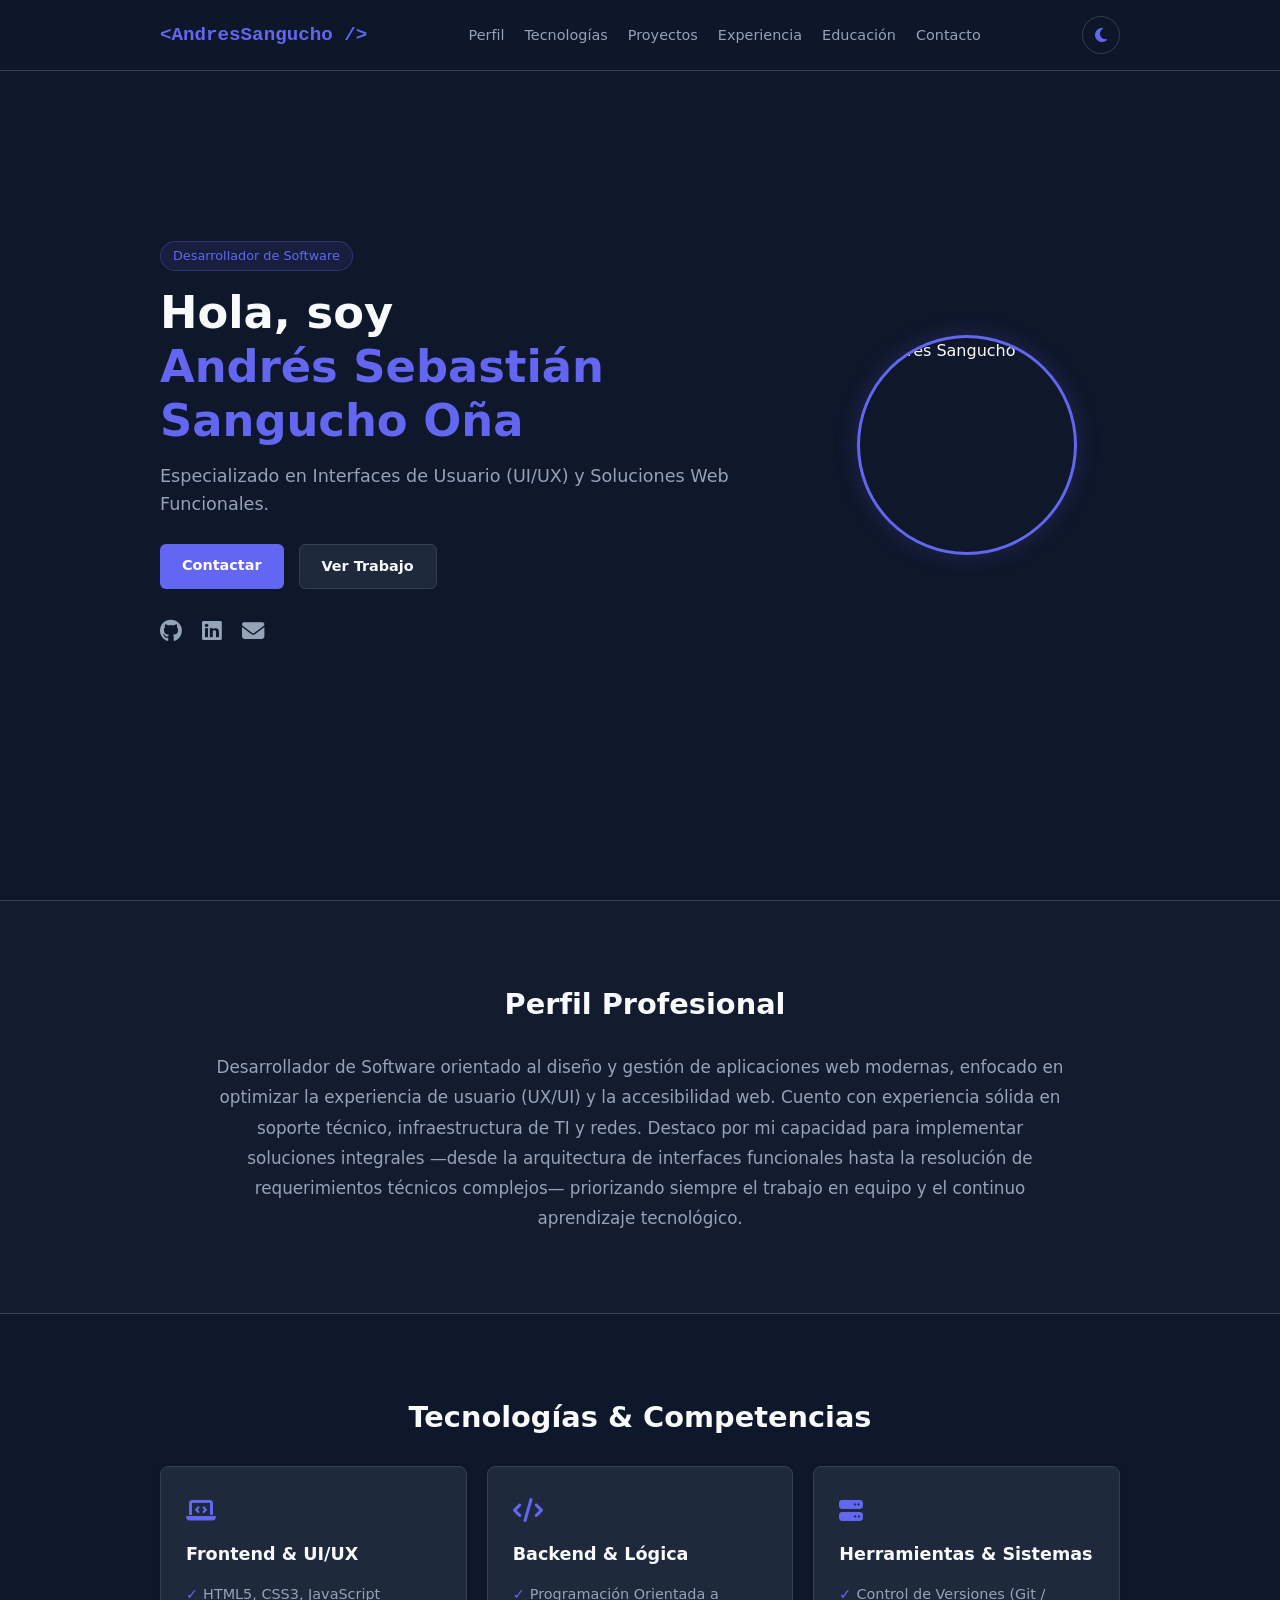
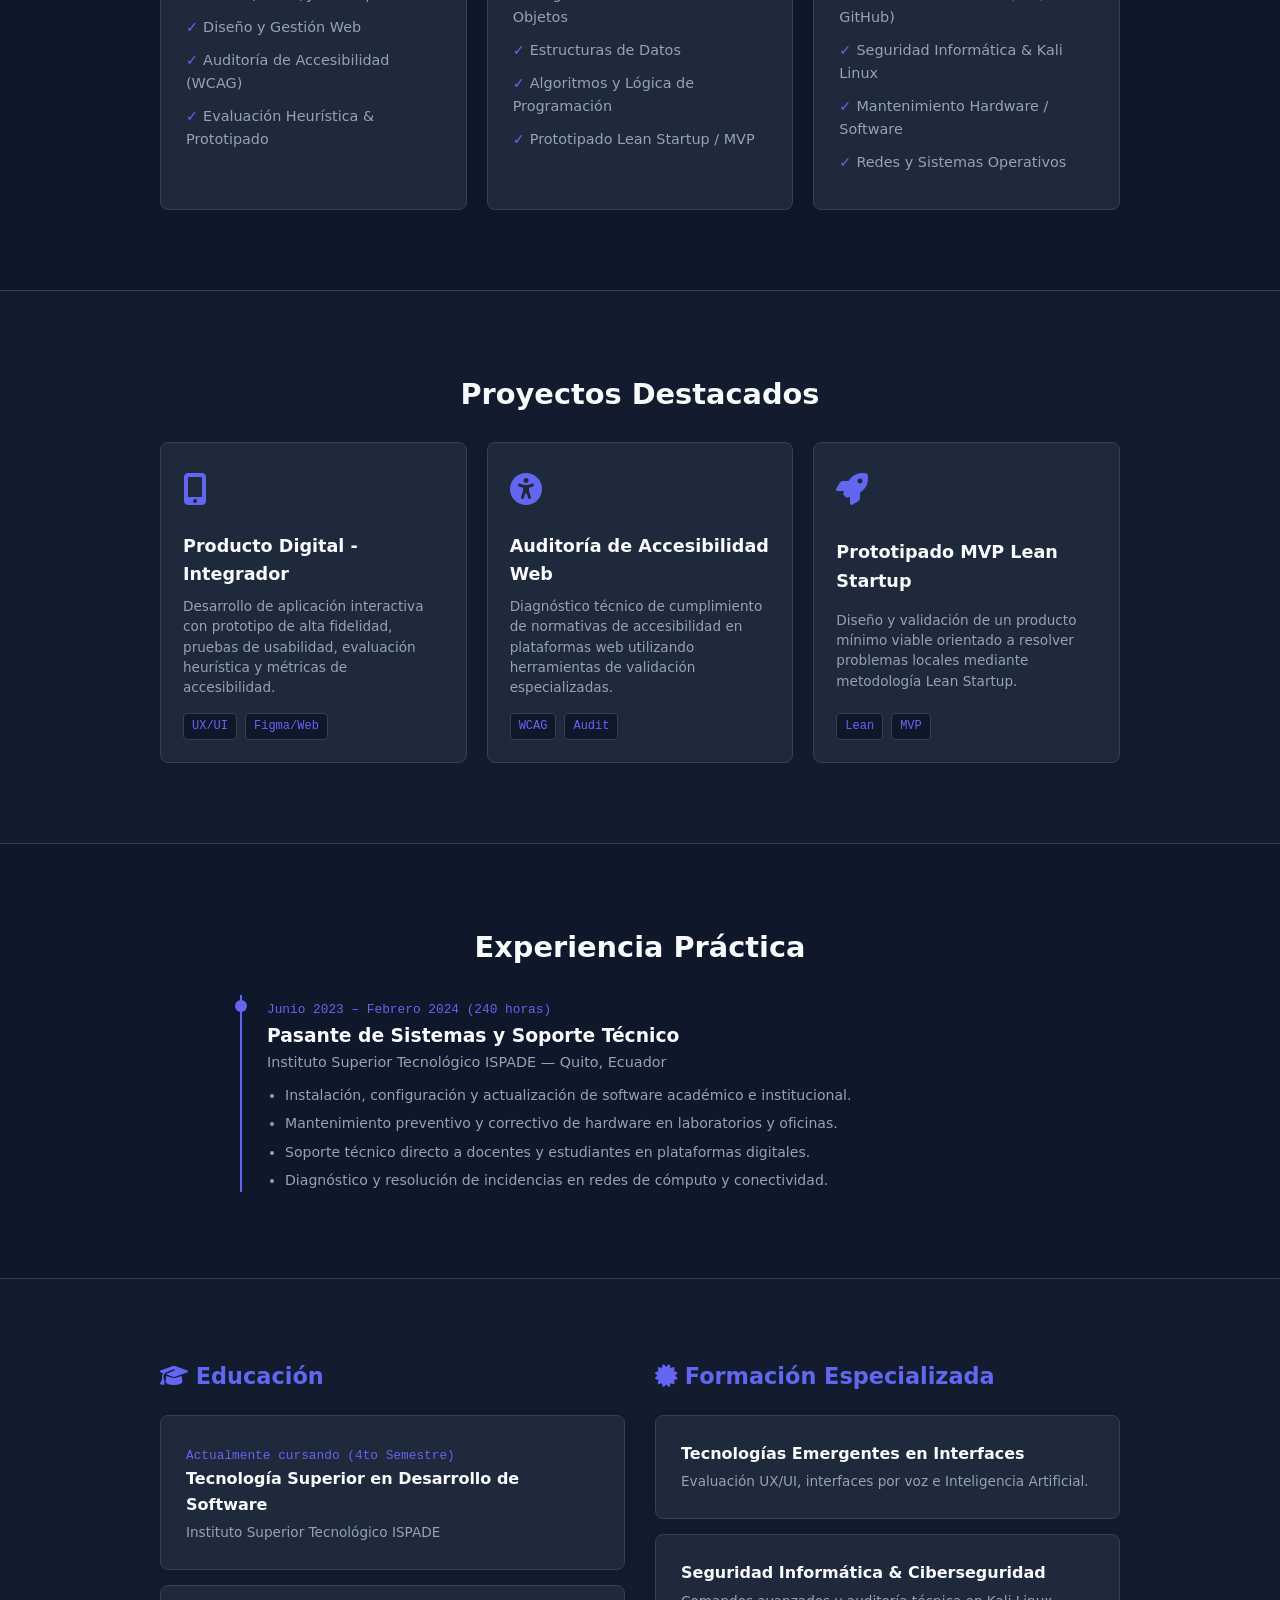
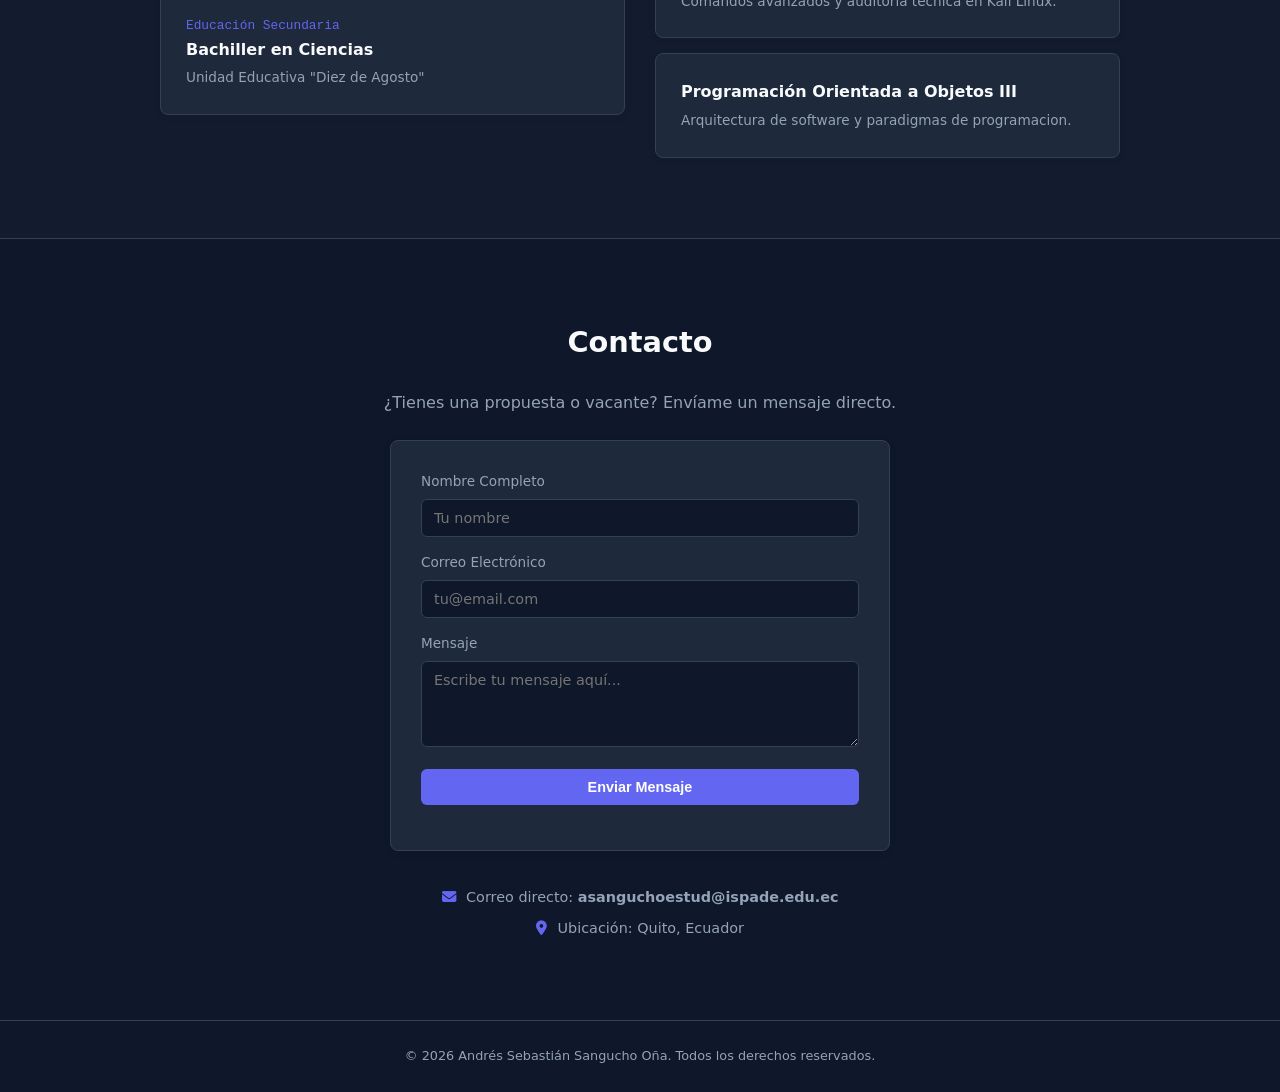
==== index.html @ 4c3e8703 "Rename indexportafolio.html to index.html" ====
<!DOCTYPE html>
<html lang="es">
<head>
    <meta charset="UTF-8">
    <meta name="viewport" content="width=device-width, initial-scale=1.0">
    <title>Andrés Sangucho | Desarrollador de Software</title>
    <!-- CSS Externo -->
    <link rel="stylesheet" href="styles.css">
    <!-- Iconos FontAwesome -->
    <link rel="stylesheet" href="https://cdnjs.cloudflare.com/ajax/libs/font-awesome/6.4.0/css/all.min.css">
</head>
<body>

    <!-- NAVEGACIÓN -->
    <header>
        <div class="container">
            <nav>
                <a href="#" class="logo">&lt;AndresSangucho /&gt;</a>
                <ul class="nav-links">
                    <li><a href="#perfil">Perfil</a></li>
                    <li><a href="#tecnologias">Tecnologías</a></li>
                    <li><a href="#proyectos">Proyectos</a></li>
                    <li><a href="#experiencia">Experiencia</a></li>
                    <li><a href="#educacion">Educación</a></li>
                    <li><a href="#contacto">Contacto</a></li>
                </ul>
                <!--  AGREGAR ESTE BOTÓN AQUÍ  -->
    <button id="themeToggle" class="theme-btn" title="Cambiar tema">
        <i class="fas fa-moon" id="themeIcon"></i>
    </button>
            </nav>
        </div>
    </header>

    <!-- 1. PRESENTACIÓN PERSONAL & 2. FOTOGRAFÍA -->
    <section class="hero">
        <div class="container">
            <div class="hero-grid">
                <div class="hero-text">
                    <span class="badge">Desarrollador de Software</span>
                    <h1>Hola, soy <br><span class="highlight">Andrés Sebastián Sangucho Oña</span></h1>
                    <p>Especializado en Interfaces de Usuario (UI/UX) y Soluciones Web Funcionales.</p>
                    <div class="hero-buttons">
                        <a href="#contacto" class="btn btn-primary">Contactar</a>
                        <a href="#proyectos" class="btn btn-secondary">Ver Trabajo</a>
                    </div>
                    <!-- REDES PROFESIONALES -->
                    <div class="social-links">
                        <a href="https://github.com" target="_blank" title="GitHub"><i class="fab fa-github"></i></a>
                        <a href="https://linkedin.com" target="_blank" title="LinkedIn"><i class="fab fa-linkedin"></i></a>
                        <a href="https://gmail.com"asanguchoestud@ispade.edu.ec" title="Correo"><i class="fas fa-envelope"></i></a>
                    </div>
                </div>
                <div class="hero-avatar">
                    <img src="https://ui-avatars.com/api/?name=Andres+Sangucho&background=6366f1&color=ffffff&size=220" alt="Andrés Sangucho" class="avatar-img">
                </div>
            </div>
        </div>
    </section>

    <!-- 3. PERFIL PROFESIONAL -->
    <section id="perfil" class="section-bordered">
        <div class="container">
            <h2 class="section-title"><i class="fas fa-user-code"></i> Perfil Profesional</h2>
            <p class="perfil-desc">
                Desarrollador de Software orientado al diseño y gestión de aplicaciones web modernas, enfocado en optimizar la experiencia de usuario (UX/UI) y la accesibilidad web. Cuento con experiencia sólida en soporte técnico, infraestructura de TI y redes. Destaco por mi capacidad para implementar soluciones integrales —desde la arquitectura de interfaces funcionales hasta la resolución de requerimientos técnicos complejos— priorizando siempre el trabajo en equipo y el continuo aprendizaje tecnológico.
            </p>
        </div>
    </section>

    <!-- 4. TECNOLOGÍAS DOMINADAS -->
    <section id="tecnologias">
        <div class="container">
            <h2 class="section-title">Tecnologías & Competencias</h2>
            <div class="grid-3">
                <div class="card">
                    <div class="card-icon"><i class="fas fa-laptop-code"></i></div>
                    <h3>Frontend & UI/UX</h3>
                    <ul class="card-list">
                        <li>HTML5, CSS3, JavaScript</li>
                        <li>Diseño y Gestión Web</li>
                        <li>Auditoría de Accesibilidad (WCAG)</li>
                        <li>Evaluación Heurística & Prototipado</li>
                    </ul>
                </div>
                <div class="card">
                    <div class="card-icon"><i class="fas fa-code"></i></div>
                    <h3>Backend & Lógica</h3>
                    <ul class="card-list">
                        <li>Programación Orientada a Objetos</li>
                        <li>Estructuras de Datos</li>
                        <li>Algoritmos y Lógica de Programación</li>
                        <li>Prototipado Lean Startup / MVP</li>
                    </ul>
                </div>
                <div class="card">
                    <div class="card-icon"><i class="fas fa-server"></i></div>
                    <h3>Herramientas & Sistemas</h3>
                    <ul class="card-list">
                        <li>Control de Versiones (Git / GitHub)</li>
                        <li>Seguridad Informática & Kali Linux</li>
                        <li>Mantenimiento Hardware / Software</li>
                        <li>Redes y Sistemas Operativos</li>
                    </ul>
                </div>
            </div>
        </div>
    </section>

    <!-- 5. PROYECTOS -->
    <section id="proyectos" class="section-bordered">
        <div class="container">
            <h2 class="section-title">Proyectos Destacados</h2>
            <div class="grid-3">
                <div class="project-card">
                    <div class="project-icon-box"><i class="fas fa-mobile-alt"></i></div>
                    <h3>Producto Digital - Integrador</h3>
                    <p>Desarrollo de aplicación interactiva con prototipo de alta fidelidad, pruebas de usabilidad, evaluación heurística y métricas de accesibilidad.</p>
                    <div class="project-tags">
                        <span class="tag">UX/UI</span>
                        <span class="tag">Figma/Web</span>
                    </div>
                </div>
                <div class="project-card">
                    <div class="project-icon-box"><i class="fas fa-universal-access"></i></div>
                    <h3>Auditoría de Accesibilidad Web</h3>
                    <p>Diagnóstico técnico de cumplimiento de normativas de accesibilidad en plataformas web utilizando herramientas de validación especializadas.</p>
                    <div class="project-tags">
                        <span class="tag">WCAG</span>
                        <span class="tag">Audit</span>
                    </div>
                </div>
                <div class="project-card">
                    <div class="project-icon-box"><i class="fas fa-rocket"></i></div>
                    <h3>Prototipado MVP Lean Startup</h3>
                    <p>Diseño y validación de un producto mínimo viable orientado a resolver problemas locales mediante metodología Lean Startup.</p>
                    <div class="project-tags">
                        <span class="tag">Lean</span>
                        <span class="tag">MVP</span>
                    </div>
                </div>
            </div>
        </div>
    </section>

    <!-- 6. EXPERIENCIA -->
    <section id="experiencia">
        <div class="container">
            <h2 class="section-title">Experiencia Práctica</h2>
            <div class="timeline">
                <div class="timeline-item">
                    <span class="timeline-date">Junio 2023 – Febrero 2024 (240 horas)</span>
                    <h3>Pasante de Sistemas y Soporte Técnico</h3>
                    <p class="timeline-subtitle">Instituto Superior Tecnológico ISPADE — Quito, Ecuador</p>
                    <ul class="timeline-details">
                        <li>Instalación, configuración y actualización de software académico e institucional.</li>
                        <li>Mantenimiento preventivo y correctivo de hardware en laboratorios y oficinas.</li>
                        <li>Soporte técnico directo a docentes y estudiantes en plataformas digitales.</li>
                        <li>Diagnóstico y resolución de incidencias en redes de cómputo y conectividad.</li>
                    </ul>
                </div>
            </div>
        </div>
    </section>

    <!-- 7. EDUCACIÓN & 8. CERTIFICACIONES -->
    <section id="educacion" class="section-bordered">
        <div class="container">
            <div class="grid-2">
                <div>
                    <h2 class="subsection-title"><i class="fas fa-graduation-cap"></i> Educación</h2>
                    <div class="card space-below">
                        <span class="timeline-date">Actualmente cursando (4to Semestre)</span>
                        <h4>Tecnología Superior en Desarrollo de Software</h4>
                        <p class="card-sub">Instituto Superior Tecnológico ISPADE</p>
                    </div>
                    <div class="card">
                        <span class="timeline-date">Educación Secundaria</span>
                        <h4>Bachiller en Ciencias</h4>
                        <p class="card-sub">Unidad Educativa "Diez de Agosto"</p>
                    </div>
                </div>
                <div>
                    <h2 class="subsection-title"><i class="fas fa-certificate"></i> Formación Especializada</h2>
                    <div class="card space-below">
                        <h4>Tecnologías Emergentes en Interfaces</h4>
                        <p class="card-sub">Evaluación UX/UI, interfaces por voz e Inteligencia Artificial.</p>
                    </div>
                    <div class="card space-below">
                        <h4>Seguridad Informática & Ciberseguridad</h4>
                        <p class="card-sub">Comandos avanzados y auditoría técnica en Kali Linux.</p>
                    </div>
                    <div class="card">
                        <h4>Programación Orientada a Objetos III</h4>
                        <p class="card-sub">Arquitectura de software y paradigmas de programacion.</p>
                    </div>
                </div>
            </div>
        </div>
    </section>

    <!-- 9. CONTACTO -->
    <section id="contacto">
        <div class="container center-text">
            <h2 class="section-title">Contacto</h2>
            <p class="contact-subtitle">¿Tienes una propuesta o vacante? Envíame un mensaje directo.</p>
            
            <div class="contact-box">
                <form id="contactForm">
                    <div class="form-group">
                        <label for="nombre">Nombre Completo</label>
                        <input type="text" id="nombre" placeholder="Tu nombre" required>
                    </div>
                    <div class="form-group">
                        <label for="email">Correo Electrónico</label>
                        <input type="email" id="email" placeholder="tu@email.com" required>
                    </div>
                    <div class="form-group">
                        <label for="mensaje">Mensaje</label>
                        <textarea id="mensaje" rows="4" placeholder="Escribe tu mensaje aquí..." required></textarea>
                    </div>
                    <button type="submit" class="btn btn-primary btn-full">Enviar Mensaje</button>
                </form>
                <div id="formStatus" class="form-status"></div>
            </div>
            
            <div class="contact-direct">
                <p><i class="fas fa-envelope"></i> Correo directo: <strong>asanguchoestud@ispade.edu.ec</strong></p>
                <p><i class="fas fa-map-marker-alt"></i> Ubicación: Quito, Ecuador</p>
            </div>
        </div>
    </section>

    <!-- FOOTER -->
    <footer>
        <p>© 2026 Andrés Sebastián Sangucho Oña. Todos los derechos reservados.</p>
    </footer>

    <!-- JavaScript Externo -->
    <script src="script.js"></script>
</body>
</html>
---- styles.css ----
/* --- VARIABLES DE COLOR (TEMA OSCURO POR DEFECTO) --- */
:root {
    --bg-color: #0f172a;
    --header-bg: rgba(15, 23, 42, 0.95);
    --card-bg: #1e293b;
    --section-alt-bg: rgba(30, 41, 59, 0.3);
    --text-main: #f8fafc;
    --text-muted: #94a3b8;
    --accent: #6366f1;
    --accent-hover: #4f46e5;
    --border-color: #334155;
    --font-family: 'Segoe UI', system-ui, -apple-system, sans-serif;
}

/* --- VARIABLES DE COLOR (TEMA CLARO) --- */
[data-theme="light"] {
    --bg-color: #f8fafc;
    --header-bg: rgba(248, 250, 252, 0.95);
    --card-bg: #ffffff;
    --section-alt-bg: rgba(226, 232, 240, 0.5);
    --text-main: #0f172a;
    --text-muted: #475569;
    --accent: #4f46e5;
    --accent-hover: #4338ca;
    --border-color: #cbd5e1;
}

* {
    margin: 0;
    padding: 0;
    box-sizing: border-box;
    scroll-behavior: smooth;
    transition: background-color 0.3s, color 0.3s, border-color 0.3s;
}

body {
    background-color: var(--bg-color);
    color: var(--text-main);
    font-family: var(--font-family);
    line-height: 1.6;
}

a {
    color: inherit;
    text-decoration: none;
}

.container {
    max-width: 1000px;
    margin: 0 auto;
    padding: 0 20px;
}

.center-text {
    text-align: center;
}

/* --- HEADER Y NAVEGACIÓN --- */
header {
    position: fixed;
    top: 0;
    width: 100%;
    background-color: var(--header-bg);
    border-bottom: 1px solid var(--border-color);
    z-index: 1000;
    backdrop-filter: blur(8px);
}

nav {
    display: flex;
    justify-content: space-between;
    align-items: center;
    height: 70px;
}

.logo {
    font-weight: bold;
    font-size: 1.2rem;
    color: var(--accent);
    font-family: monospace;
}

.nav-links {
    display: flex;
    list-style: none;
    gap: 20px;
}

.nav-links a {
    font-size: 0.9rem;
    color: var(--text-muted);
}

.nav-links a:hover {
    color: var(--accent);
}

/* --- BOTÓN DE TEMA (CLARO/OSCURO) --- */
.theme-btn {
    background: transparent;
    border: 1px solid var(--border-color);
    color: var(--accent);
    width: 38px;
    height: 38px;
    border-radius: 50%;
    cursor: pointer;
    display: flex;
    align-items: center;
    justify-content: center;
    font-size: 1rem;
}

.theme-btn:hover {
    background-color: var(--card-bg);
    border-color: var(--accent);
}

/* --- BOTONES --- */
.btn {
    display: inline-block;
    padding: 10px 22px;
    border-radius: 6px;
    font-weight: 600;
    font-size: 0.9rem;
    cursor: pointer;
    border: none;
}

.btn-primary {
    background-color: var(--accent);
    color: #fff;
}

.btn-primary:hover {
    background-color: var(--accent-hover);
    box-shadow: 0 4px 12px rgba(99, 102, 241, 0.3);
}

.btn-secondary {
    border: 1px solid var(--border-color);
    background-color: var(--card-bg);
    color: var(--text-main);
}

.btn-secondary:hover {
    border-color: var(--text-muted);
}

.btn-full {
    width: 100%;
}

/* --- SECCIONES --- */
section {
    padding: 80px 0;
}

.section-title {
    font-size: 1.8rem;
    margin-bottom: 25px;
    text-align: center;
    color: var(--text-main);
}

.subsection-title {
    font-size: 1.4rem;
    margin-bottom: 20px;
    color: var(--accent);
}

.section-bordered {
    border-top: 1px solid var(--border-color);
    border-bottom: 1px solid var(--border-color);
    background-color: var(--section-alt-bg);
}

/* --- HERO --- */
.hero {
    min-height: 100vh;
    display: flex;
    align-items: center;
    padding-top: 70px;
}

.hero-grid {
    display: grid;
    grid-template-columns: 2fr 1fr;
    gap: 40px;
    align-items: center;
}

.badge {
    display: inline-block;
    background-color: rgba(99, 102, 241, 0.1);
    color: var(--accent);
    padding: 4px 12px;
    border-radius: 20px;
    font-size: 0.8rem;
    margin-bottom: 15px;
    border: 1px solid rgba(99, 102, 241, 0.3);
}

.hero h1 {
    font-size: 2.8rem;
    line-height: 1.2;
    margin-bottom: 15px;
}

.highlight {
    color: var(--accent);
}

.hero p {
    font-size: 1.1rem;
    color: var(--text-muted);
    margin-bottom: 25px;
}

.hero-buttons {
    display: flex;
    gap: 15px;
    margin-bottom: 25px;
}

.social-links {
    display: flex;
    gap: 20px;
    font-size: 1.4rem;
    color: var(--text-muted);
}

.social-links a:hover {
    color: var(--accent);
    transform: translateY(-2px);
}

.avatar-img {
    width: 220px;
    height: 220px;
    border-radius: 50%;
    border: 3px solid var(--accent);
    object-fit: cover;
    display: block;
    margin: 0 auto;
    box-shadow: 0 0 25px rgba(99, 102, 241, 0.2);
}

/* --- PERFIL --- */
.perfil-desc {
    color: var(--text-muted);
    text-align: center;
    max-width: 850px;
    margin: 0 auto;
    font-size: 1.05rem;
    line-height: 1.8;
}

/* --- GRIDS Y TARJETAS --- */
.grid-3 {
    display: grid;
    grid-template-columns: repeat(auto-fit, minmax(280px, 1fr));
    gap: 20px;
}

.grid-2 {
    display: grid;
    grid-template-columns: repeat(auto-fit, minmax(320px, 1fr));
    gap: 30px;
}

.card {
    background-color: var(--card-bg);
    border: 1px solid var(--border-color);
    padding: 25px;
    border-radius: 8px;
    box-shadow: 0 2px 8px rgba(0,0,0,0.05);
}

.card:hover {
    border-color: rgba(99, 102, 241, 0.5);
    transform: translateY(-3px);
}

.space-below {
    margin-bottom: 15px;
}

.card-icon {
    font-size: 1.5rem;
    color: var(--accent);
    margin-bottom: 10px;
}

.card h3 {
    margin-bottom: 15px;
    font-size: 1.1rem;
}

.card-sub {
    color: var(--text-muted);
    font-size: 0.85rem;
    margin-top: 5px;
}

.card-list {
    list-style: none;
}

.card-list li {
    font-size: 0.9rem;
    color: var(--text-muted);
    margin-bottom: 10px;
}

.card-list li::before {
    content: "✓ ";
    color: var(--accent);
    font-weight: bold;
}

/* --- PROYECTOS --- */
.project-card {
    background-color: var(--card-bg);
    border: 1px solid var(--border-color);
    border-radius: 8px;
    padding: 22px;
    display: flex;
    flex-direction: column;
    justify-content: space-between;
    box-shadow: 0 2px 8px rgba(0,0,0,0.05);
}

.project-icon-box {
    font-size: 2rem;
    color: var(--accent);
    margin-bottom: 15px;
}

.project-card h3 {
    font-size: 1.1rem;
    margin-bottom: 8px;
}

.project-card p {
    color: var(--text-muted);
    font-size: 0.85rem;
    line-height: 1.5;
}

.project-tags {
    display: flex;
    gap: 8px;
    margin-top: 15px;
}

.tag {
    background-color: var(--bg-color);
    color: var(--accent);
    padding: 3px 8px;
    border-radius: 4px;
    font-size: 0.75rem;
    font-family: monospace;
    border: 1px solid var(--border-color);
}

/* --- TIMELINE (EXPERIENCIA) --- */
.timeline {
    border-left: 2px solid var(--accent);
    padding-left: 25px;
    margin-left: 10px;
    max-width: 800px;
    margin: 0 auto;
}

.timeline-item {
    position: relative;
}

.timeline-item::before {
    content: "";
    position: absolute;
    left: -32px;
    top: 5px;
    width: 12px;
    height: 12px;
    border-radius: 50%;
    background-color: var(--accent);
}

.timeline-date {
    font-size: 0.8rem;
    color: var(--accent);
    font-family: monospace;
}

.timeline-subtitle {
    color: var(--text-muted);
    font-size: 0.9rem;
    margin-bottom: 10px;
}

.timeline-details {
    color: var(--text-muted);
    font-size: 0.88rem;
    padding-left: 18px;
}

.timeline-details li {
    margin-bottom: 6px;
}

/* --- CONTACTO --- */
.contact-subtitle {
    color: var(--text-muted);
    margin-bottom: 25px;
}

.contact-box {
    background-color: var(--card-bg);
    border: 1px solid var(--border-color);
    padding: 30px;
    border-radius: 8px;
    max-width: 500px;
    margin: 0 auto;
    text-align: left;
    box-shadow: 0 2px 8px rgba(0,0,0,0.05);
}

.form-group {
    margin-bottom: 15px;
}

.form-group label {
    display: block;
    font-size: 0.85rem;
    margin-bottom: 6px;
    color: var(--text-muted);
}

.form-group input, .form-group textarea {
    width: 100%;
    padding: 10px 12px;
    border-radius: 6px;
    border: 1px solid var(--border-color);
    background-color: var(--bg-color);
    color: var(--text-main);
    font-family: inherit;
    font-size: 0.9rem;
}

.form-group input:focus, .form-group textarea:focus {
    outline: 1px solid var(--accent);
    border-color: var(--accent);
}

.form-status {
    margin-top: 15px;
    font-size: 0.85rem;
    color: var(--accent);
    text-align: center;
}

.contact-direct {
    margin-top: 35px;
    color: var(--text-muted);
    font-size: 0.9rem;
    display: flex;
    flex-direction: column;
    gap: 8px;
    align-items: center;
}

.contact-direct i {
    color: var(--accent);
    margin-right: 6px;
}

/* --- FOOTER --- */
footer {
    text-align: center;
    padding: 25px;
    border-top: 1px solid var(--border-color);
    font-size: 0.8rem;
    color: var(--text-muted);
}

/* --- RESPONSIVE --- */
@media (max-width: 768px) {
    .hero-grid {
        grid-template-columns: 1fr;
        text-align: center;
    }
    .hero-buttons, .social-links {
        justify-content: center;
    }
    .nav-links {
        display: none;
    }
}
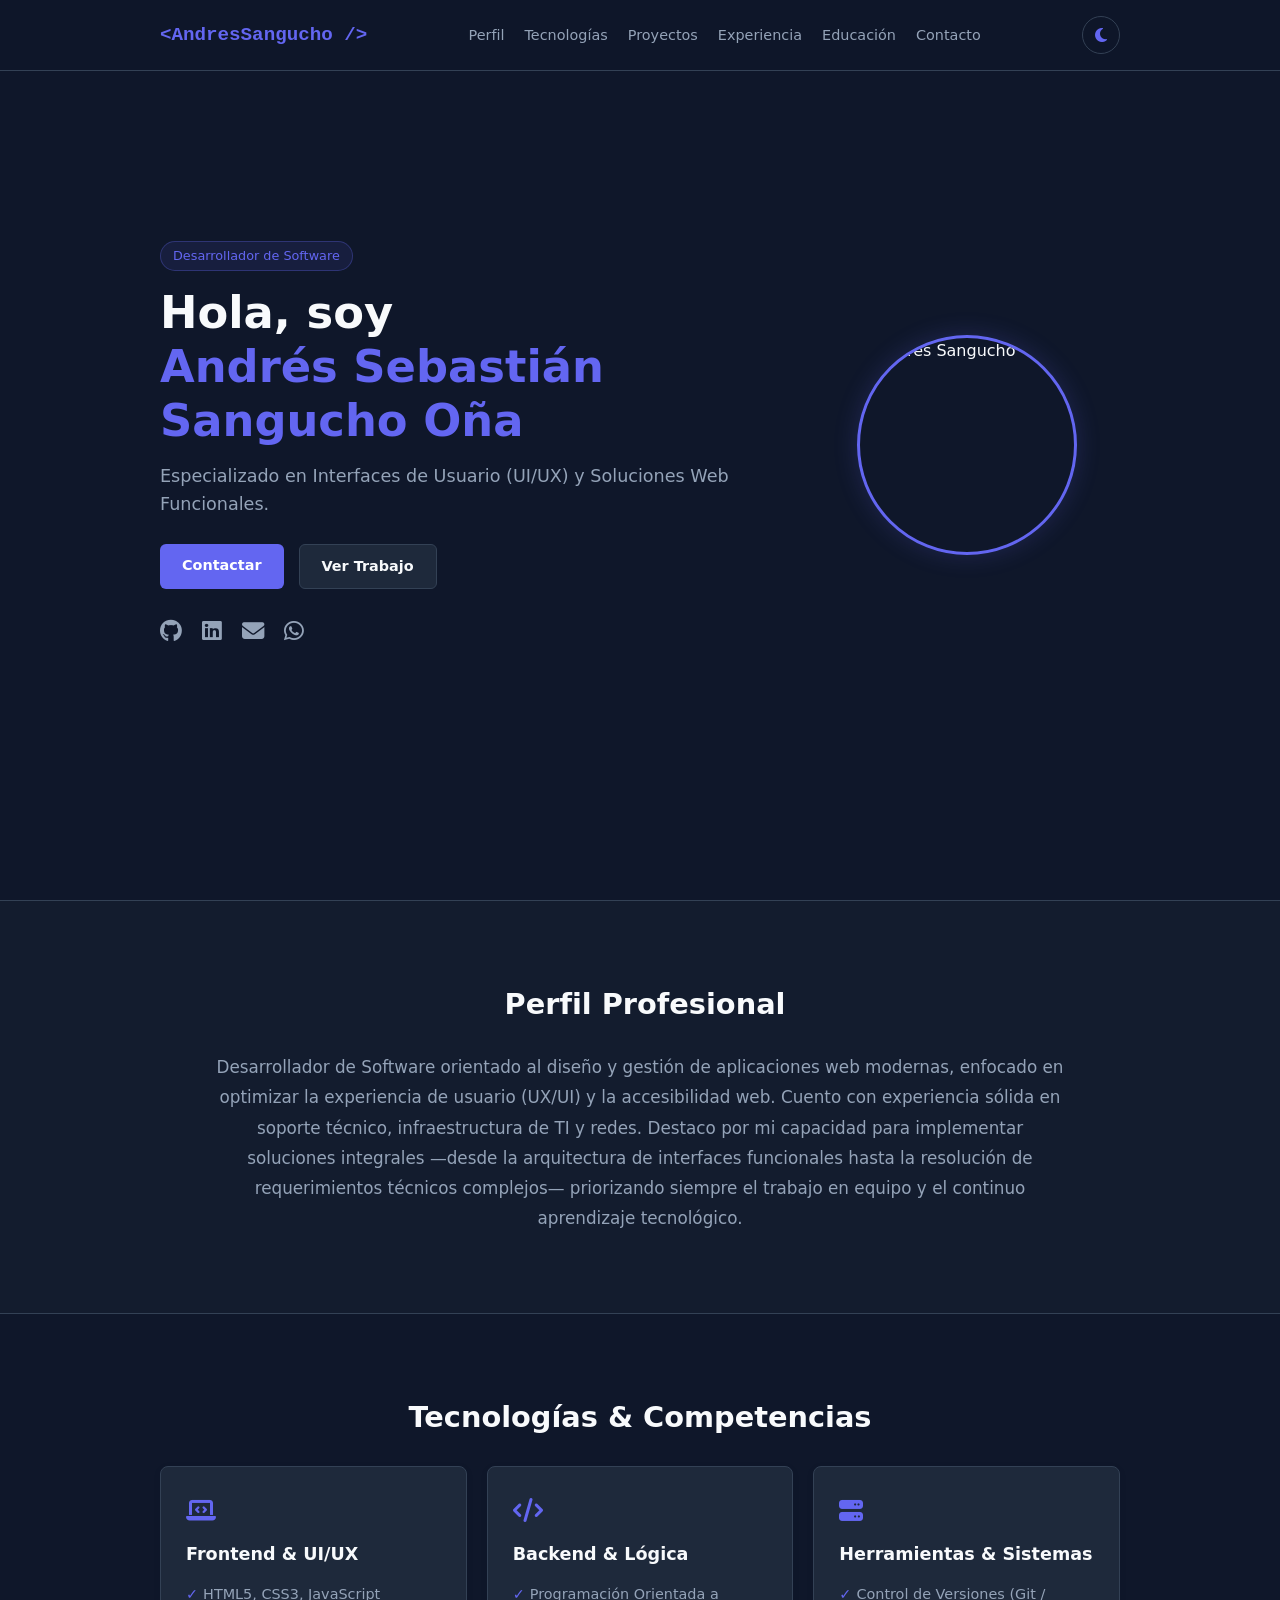
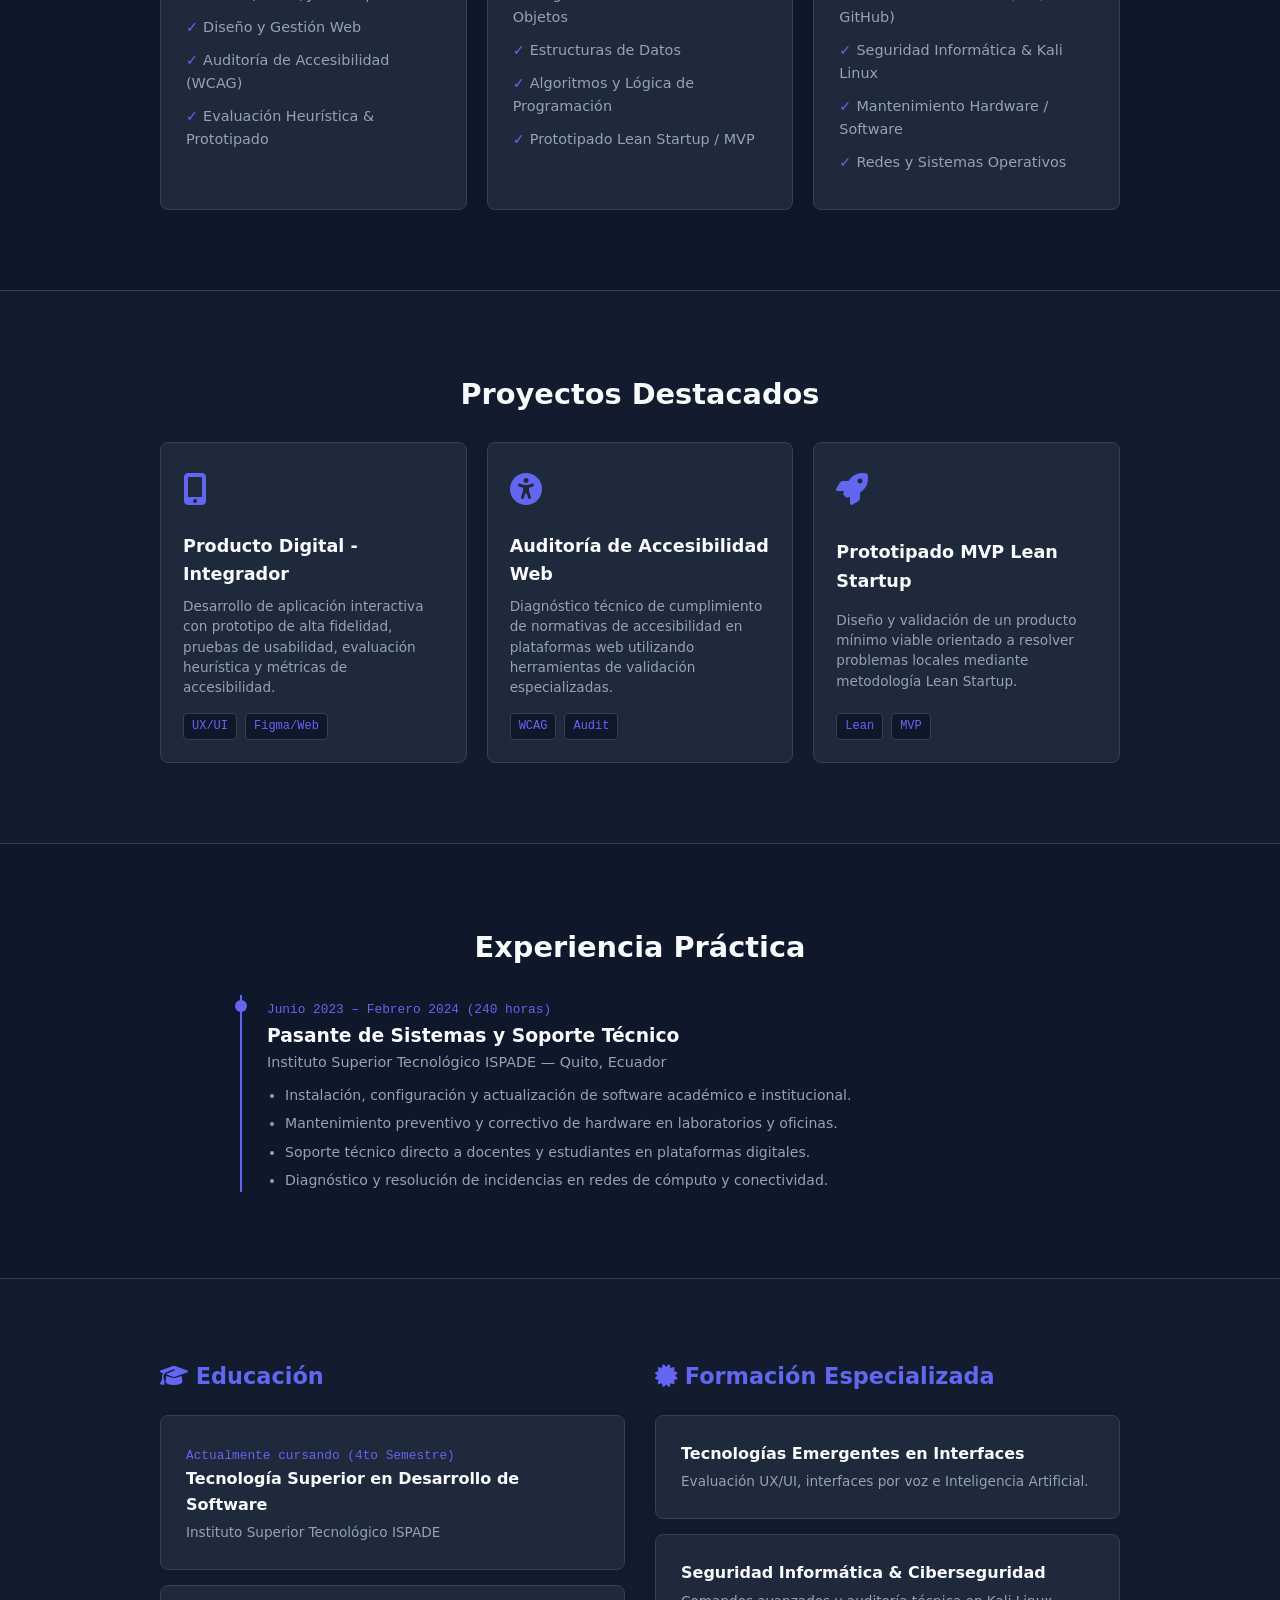
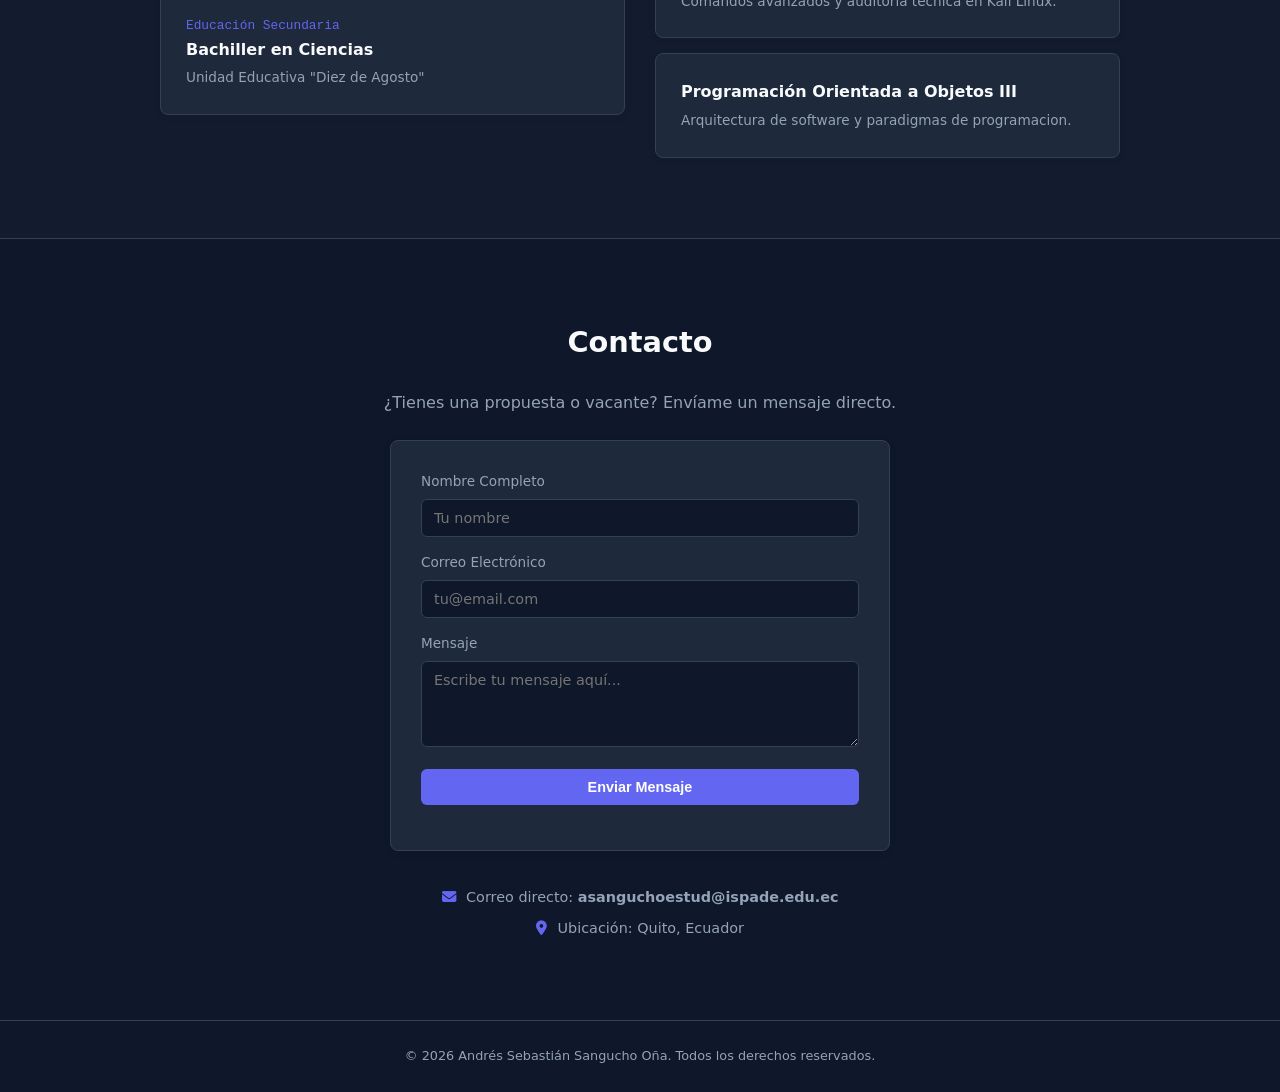
==== commit 261fbd01: "Update index.html add button the whatsapp" ====
--- a/index.html
+++ b/index.html
@@ -49,6 +49,7 @@
                         <a href="https://github.com" target="_blank" title="GitHub"><i class="fab fa-github"></i></a>
                         <a href="https://linkedin.com" target="_blank" title="LinkedIn"><i class="fab fa-linkedin"></i></a>
                         <a href="https://gmail.com"asanguchoestud@ispade.edu.ec" title="Correo"><i class="fas fa-envelope"></i></a>
+                        <a href="https://wa.me/5939XXXXXXXX" target="_blank" title="WhatsApp"><i class="fab fa-whatsapp"></i></a>
                     </div>
                 </div>
                 <div class="hero-avatar">
